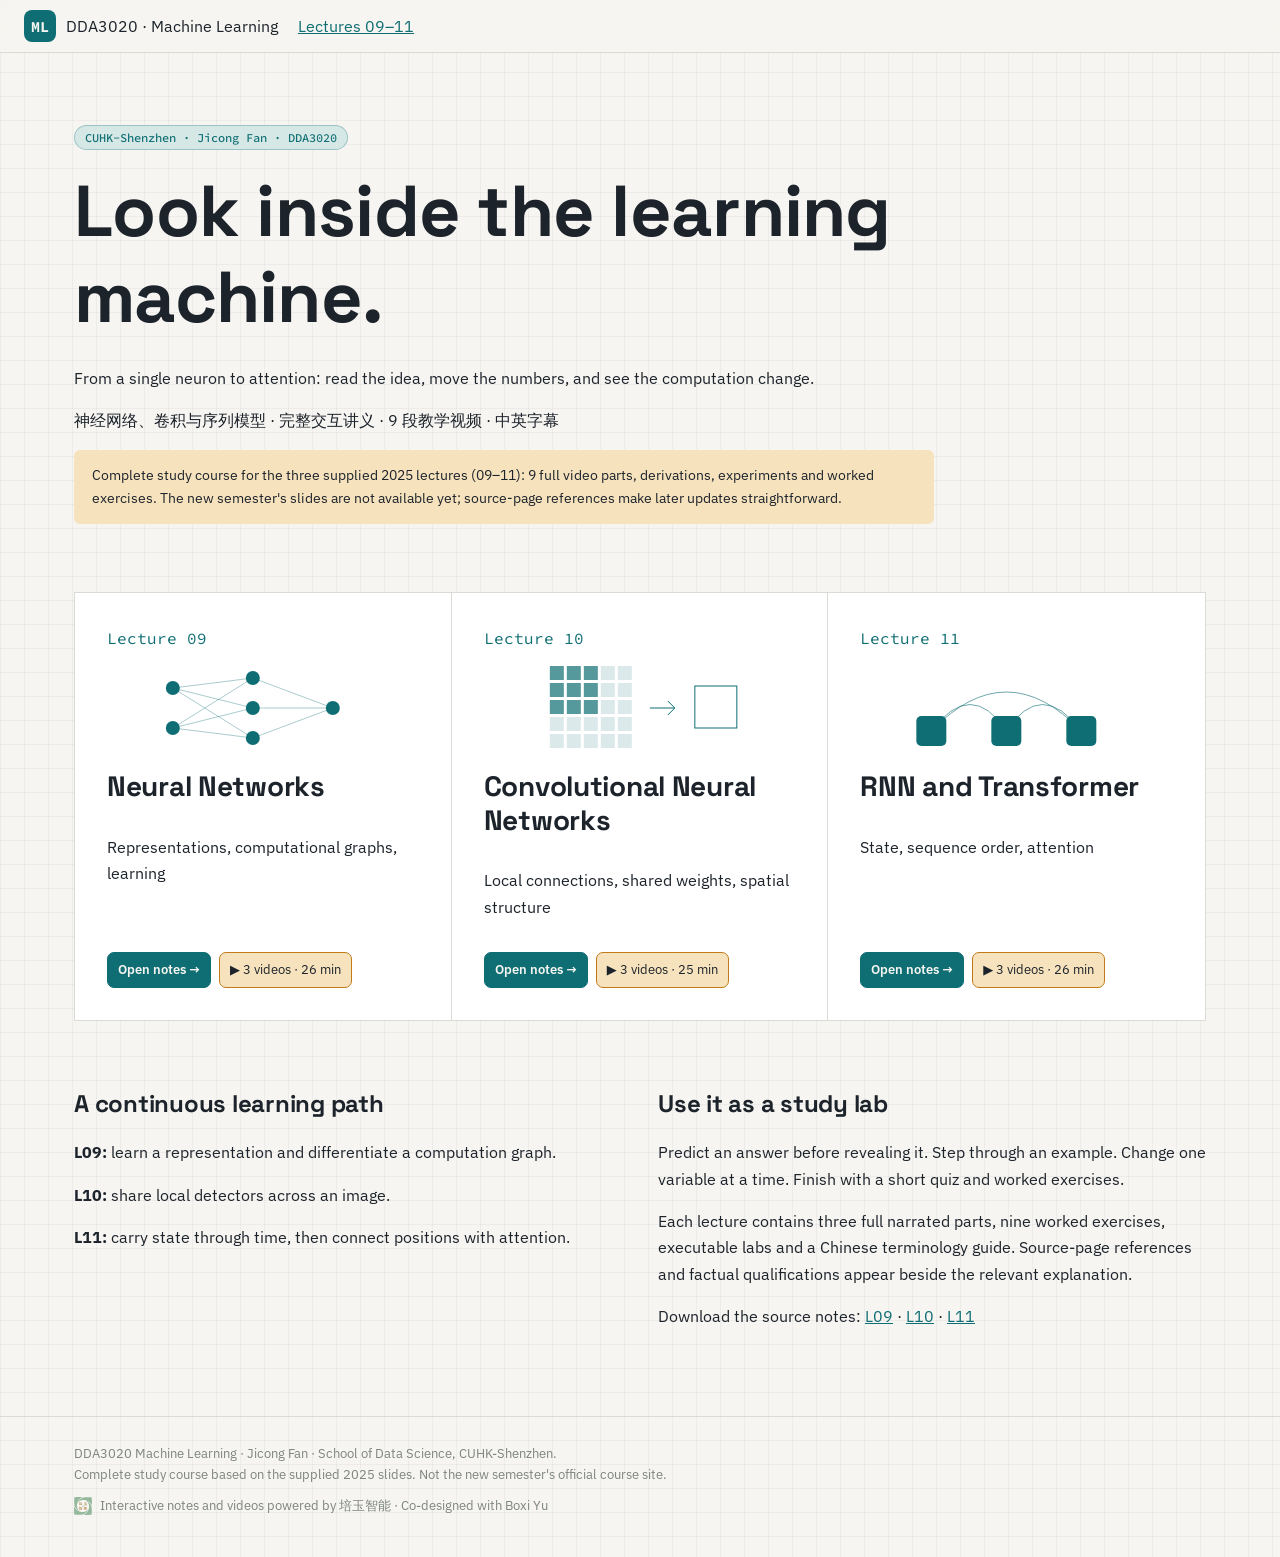
==== index.html @ 76f7abd8 "Publish DDA3020 lectures 09–11 with interactive notes and captioned videos" ====
<!doctype html>
<html lang="en"><head><meta charset="utf-8"><meta name="viewport" content="width=device-width,initial-scale=1">
<title>Machine Learning study lab · DDA3020</title>
<meta name="description" content="Interactive study notes and full narrated lesson parts based on Jicong Fan's 2025 DDA3020 slides. Complete study course, lectures 09–11.">
<link rel="stylesheet" href="assets/style.css"><link rel="stylesheet" href="assets/course.css"></head>
<body><header class="topbar"><a class="brand" href="index.html"><span class="brand-mark">ML</span><span>DDA3020 · Machine Learning</span></a><a href="#lectures">Lectures 09–11</a></header><main id="main"><div class="wrap"><section class="hub-header"><span class="pill">CUHK-Shenzhen · Jicong Fan · DDA3020</span>
<h1>Look inside the learning machine.</h1><p class="lead">From a single neuron to attention: read the idea, move the numbers, and see the computation change.</p>
<p>神经网络、卷积与序列模型 · 完整交互讲义 · 9 段教学视频 · 中英字幕</p>
<div class="pilot-note">Complete study course for the three supplied 2025 lectures (09–11): 9 full video parts, derivations, experiments and worked exercises. The new semester's slides are not available yet; source-page references make later updates straightforward.</div></section>
<section id="lectures" aria-label="Lectures"><div class="hub-map"><article><span class="lecture-id">Lecture 09</span><div class="hub-sketch"><svg viewBox="0 0 240 95" role="img" aria-label="Layered network"><line x1="30" y1="25" x2="110" y2="15" stroke="currentColor" opacity=".35"/><line x1="30" y1="25" x2="110" y2="45" stroke="currentColor" opacity=".35"/><line x1="30" y1="25" x2="110" y2="75" stroke="currentColor" opacity=".35"/><line x1="30" y1="65" x2="110" y2="15" stroke="currentColor" opacity=".35"/><line x1="30" y1="65" x2="110" y2="45" stroke="currentColor" opacity=".35"/><line x1="30" y1="65" x2="110" y2="75" stroke="currentColor" opacity=".35"/><line x1="110" y1="15" x2="190" y2="45" stroke="currentColor" opacity=".35"/><line x1="110" y1="45" x2="190" y2="45" stroke="currentColor" opacity=".35"/><line x1="110" y1="75" x2="190" y2="45" stroke="currentColor" opacity=".35"/><circle cx="30" cy="25" r="7" fill="currentColor"/><circle cx="30" cy="65" r="7" fill="currentColor"/><circle cx="110" cy="15" r="7" fill="currentColor"/><circle cx="110" cy="45" r="7" fill="currentColor"/><circle cx="110" cy="75" r="7" fill="currentColor"/><circle cx="190" cy="45" r="7" fill="currentColor"/></svg></div><h2>Neural Networks</h2><p>Representations, computational graphs, learning</p><div class="lecture-actions"><a class="notes-link" href="L09/">Open notes →</a><button class="watch" data-course="L09">▶ 3 videos · 26 min</button></div></article><article><span class="lecture-id">Lecture 10</span><div class="hub-sketch"><svg viewBox="0 0 240 95" role="img" aria-label="Shared local filter"><rect x="30" y="3" width="14" height="14" fill="currentColor" opacity="0.7"/><rect x="47" y="3" width="14" height="14" fill="currentColor" opacity="0.7"/><rect x="64" y="3" width="14" height="14" fill="currentColor" opacity="0.7"/><rect x="81" y="3" width="14" height="14" fill="currentColor" opacity="0.15"/><rect x="98" y="3" width="14" height="14" fill="currentColor" opacity="0.15"/><rect x="30" y="20" width="14" height="14" fill="currentColor" opacity="0.7"/><rect x="47" y="20" width="14" height="14" fill="currentColor" opacity="0.7"/><rect x="64" y="20" width="14" height="14" fill="currentColor" opacity="0.7"/><rect x="81" y="20" width="14" height="14" fill="currentColor" opacity="0.15"/><rect x="98" y="20" width="14" height="14" fill="currentColor" opacity="0.15"/><rect x="30" y="37" width="14" height="14" fill="currentColor" opacity="0.7"/><rect x="47" y="37" width="14" height="14" fill="currentColor" opacity="0.7"/><rect x="64" y="37" width="14" height="14" fill="currentColor" opacity="0.7"/><rect x="81" y="37" width="14" height="14" fill="currentColor" opacity="0.15"/><rect x="98" y="37" width="14" height="14" fill="currentColor" opacity="0.15"/><rect x="30" y="54" width="14" height="14" fill="currentColor" opacity="0.15"/><rect x="47" y="54" width="14" height="14" fill="currentColor" opacity="0.15"/><rect x="64" y="54" width="14" height="14" fill="currentColor" opacity="0.15"/><rect x="81" y="54" width="14" height="14" fill="currentColor" opacity="0.15"/><rect x="98" y="54" width="14" height="14" fill="currentColor" opacity="0.15"/><rect x="30" y="71" width="14" height="14" fill="currentColor" opacity="0.15"/><rect x="47" y="71" width="14" height="14" fill="currentColor" opacity="0.15"/><rect x="64" y="71" width="14" height="14" fill="currentColor" opacity="0.15"/><rect x="81" y="71" width="14" height="14" fill="currentColor" opacity="0.15"/><rect x="98" y="71" width="14" height="14" fill="currentColor" opacity="0.15"/><path d="M130 45h25m-7-7 7 7-7 7" stroke="currentColor" fill="none"/><rect x="175" y="23" width="42" height="42" fill="none" stroke="currentColor"/></svg></div><h2>Convolutional Neural Networks</h2><p>Local connections, shared weights, spatial structure</p><div class="lecture-actions"><a class="notes-link" href="L10/">Open notes →</a><button class="watch" data-course="L10">▶ 3 videos · 25 min</button></div></article><article><span class="lecture-id">Lecture 11</span><div class="hub-sketch"><svg viewBox="0 0 240 95" role="img" aria-label="Connections across sequence positions"><path d="M35 68Q110 -10 185 68M35 68Q75 15 110 68M110 68Q145 15 185 68" fill="none" stroke="currentColor" opacity=".6"/><rect x="20" y="53" width="30" height="30" rx="5" fill="currentColor"/><rect x="95" y="53" width="30" height="30" rx="5" fill="currentColor"/><rect x="170" y="53" width="30" height="30" rx="5" fill="currentColor"/></svg></div><h2>RNN and Transformer</h2><p>State, sequence order, attention</p><div class="lecture-actions"><a class="notes-link" href="L11/">Open notes →</a><button class="watch" data-course="L11">▶ 3 videos · 26 min</button></div></article></div></section>
<div class="hub-bottom"><section><h2>A continuous learning path</h2><p><b>L09:</b> learn a representation and differentiate a computation graph.</p><p><b>L10:</b> share local detectors across an image.</p><p><b>L11:</b> carry state through time, then connect positions with attention.</p></section>
<section><h2>Use it as a study lab</h2><p>Predict an answer before revealing it. Step through an example. Change one variable at a time. Finish with a short quiz and worked exercises.</p><p>Each lecture contains three full narrated parts, nine worked exercises, executable labs and a Chinese terminology guide. Source-page references and factual qualifications appear beside the relevant explanation.</p><p>Download the source notes: <a href="notes/L09-neural-networks.md" download>L09</a> · <a href="notes/L10-cnn.md" download>L10</a> · <a href="notes/L11-rnn-transformer.md" download>L11</a></p></section></div></div></main>
<footer><div class="wrap"><p>DDA3020 Machine Learning · Jicong Fan · School of Data Science, CUHK-Shenzhen.<br>Complete study course based on the supplied 2025 slides. Not the new semester's official course site.</p>
<p class="credit"><img src="assets/peiyu-logo.svg" alt="" width="18" height="18">Interactive notes and videos powered by 培玉智能 · Co-designed with Boxi Yu</p></div></footer><script src="assets/video-library.js"></script><script src="assets/player.js"></script></body></html>
---- assets/style.css ----
@import url("https://fonts.googleapis.com/css2?family=IBM+Plex+Sans:ital,wght@0,400;0,500;0,600;1,400&family=Source+Code+Pro:wght@400;500;600&family=Space+Grotesk:wght@500;700&display=swap");

/* Colours follow kit/cs_style.py so the site matches the videos. */
:root {
  --paper: #f6f5f1;
  --paper-2: #efede6;
  --card: #ffffff;
  --card-2: #e7ebe8;
  --ink: #1d232b;
  --ink-2: #4a525b;
  --stone: #7d847f;
  --line: #d9dbd4;
  --grid: rgba(29, 35, 43, 0.045);
  --teal: #0f6e73;
  --teal-soft: #d5e8e6;
  --sea: #3e8e8a;
  --amber: #c27a1a;
  --mark: #f6e3be;
  --red: #b03a2e;
  --red-soft: #f4dcd8;
  --green: #2f7d4f;
  --green-soft: #d8ecdf;
  --code-bg: #ffffff;
  --code-line: #fbf1dc;
  --kw: #0f6e73;
  --fn: #8a4f0f;
  --str: #2f7d4f;
  --num: #b03a2e;
  --com: #8b918c;
  --shadow: 0 1px 2px rgba(29, 35, 43, 0.06), 0 6px 24px rgba(29, 35, 43, 0.06);
  --sans: "IBM Plex Sans", system-ui, -apple-system, sans-serif;
  --display: "Space Grotesk", "IBM Plex Sans", system-ui, sans-serif;
  --mono: "Source Code Pro", ui-monospace, Menlo, monospace;
  color-scheme: light;
}

@media (prefers-color-scheme: dark) {
  :root:not([data-theme="light"]) {
    --paper: #14181d;
    --paper-2: #1a1f25;
    --card: #1e242b;
    --card-2: #252c34;
    --ink: #e8e6df;
    --ink-2: #b4b8b3;
    --stone: #8d948f;
    --line: #333b44;
    --grid: rgba(232, 230, 223, 0.035);
    --teal: #4fb3b0;
    --teal-soft: #173a3b;
    --sea: #6bb3ad;
    --amber: #e3a54b;
    --mark: #4a3818;
    --red: #e07a6c;
    --red-soft: #45231f;
    --green: #6cc08c;
    --green-soft: #1d3b29;
    --code-bg: #181d23;
    --code-line: #3a3020;
    --kw: #5fc4c0;
    --fn: #e9b066;
    --str: #8fd0a4;
    --num: #ec9283;
    --com: #7a817c;
    --shadow: 0 1px 2px rgba(0, 0, 0, 0.3), 0 6px 24px rgba(0, 0, 0, 0.25);
    color-scheme: dark;
  }
}

:root[data-theme="dark"] {
  --paper: #14181d;
  --paper-2: #1a1f25;
  --card: #1e242b;
  --card-2: #252c34;
  --ink: #e8e6df;
  --ink-2: #b4b8b3;
  --stone: #8d948f;
  --line: #333b44;
  --grid: rgba(232, 230, 223, 0.035);
  --teal: #4fb3b0;
  --teal-soft: #173a3b;
  --sea: #6bb3ad;
  --amber: #e3a54b;
  --mark: #4a3818;
  --red: #e07a6c;
  --red-soft: #45231f;
  --green: #6cc08c;
  --green-soft: #1d3b29;
  --code-bg: #181d23;
  --code-line: #3a3020;
  --kw: #5fc4c0;
  --fn: #e9b066;
  --str: #8fd0a4;
  --num: #ec9283;
  --com: #7a817c;
  --shadow: 0 1px 2px rgba(0, 0, 0, 0.3), 0 6px 24px rgba(0, 0, 0, 0.25);
  color-scheme: dark;
}

* { box-sizing: border-box; }
html { scroll-behavior: smooth; scroll-padding-top: 76px; }
body {
  margin: 0;
  background-color: var(--paper);
  background-image:
    linear-gradient(var(--grid) 1px, transparent 1px),
    linear-gradient(90deg, var(--grid) 1px, transparent 1px);
  background-size: 24px 24px;
  color: var(--ink);
  font: 16px/1.65 var(--sans);
  -webkit-font-smoothing: antialiased;
}
a { color: var(--teal); }
code, .mono { font-family: var(--mono); font-size: 0.92em; }
p code, li code, td code, .callout code {
  background: var(--card-2);
  padding: 0.08em 0.35em;
  border-radius: 4px;
}
button { font: inherit; color: inherit; }
h1, h2, h3 { font-family: var(--display); letter-spacing: -0.01em; line-height: 1.2; }

/* ---------- top bar ---------- */
.topbar {
  position: sticky; top: 0; z-index: 20;
  display: flex; align-items: center; gap: 20px;
  padding: 10px 24px;
  background: color-mix(in srgb, var(--paper) 88%, transparent);
  backdrop-filter: blur(10px);
  border-bottom: 1px solid var(--line);
}
.brand { display: flex; align-items: center; gap: 10px; text-decoration: none; color: var(--ink); flex: none; }
.brand-mark {
  width: 32px; height: 32px; border-radius: 8px;
  display: grid; place-items: center;
  background: var(--teal); color: var(--paper);
  font: 700 15px var(--mono);
}
.brand-text b { display: block; font: 700 15px/1.1 var(--display); }
.brand-text span { font-size: 11px; color: var(--stone); }
.chapnav { display: flex; gap: 2px; overflow-x: auto; flex: 1; scrollbar-width: none; }
.chapnav::-webkit-scrollbar { display: none; }
.chapnav a {
  white-space: nowrap; text-decoration: none; color: var(--ink-2);
  font-size: 13px; padding: 6px 10px; border-radius: 6px;
}
.chapnav a:hover { background: var(--card-2); }
.chapnav a.active { color: var(--teal); background: var(--teal-soft); font-weight: 600; }
.chapnav a span { font-family: var(--mono); opacity: 0.7; margin-right: 4px; }
.iconbtn {
  flex: none; width: 34px; height: 34px; border-radius: 8px;
  border: 1px solid var(--line); background: var(--card); cursor: pointer;
  display: grid; place-items: center;
}
.iconbtn:hover { border-color: var(--teal); }
.progress { position: absolute; left: 0; bottom: -1px; height: 2px; background: var(--teal); width: 0; }

/* ---------- layout ---------- */
.wrap { max-width: 1180px; margin: 0 auto; padding: 0 24px; }
main { min-height: 70vh; }

/* ---------- home ---------- */
.hero { display: grid; grid-template-columns: minmax(0, 1.05fr) minmax(0, 1fr); gap: 48px; align-items: center; padding: 64px 0 40px; }
.pill {
  display: inline-block; font: 500 12px var(--mono);
  color: var(--teal); background: var(--teal-soft);
  border: 1px solid color-mix(in srgb, var(--teal) 30%, transparent);
  padding: 4px 10px; border-radius: 999px;
}
.hero h1 { font-size: clamp(40px, 6vw, 64px); margin: 18px 0 6px; }
.hero h1 small { display: block; font-size: 0.42em; color: var(--ink-2); font-weight: 500; margin-top: 10px; }
.hero p.lead { font-size: 18px; color: var(--ink-2); max-width: 34em; }
.btnrow { display: flex; flex-wrap: wrap; gap: 12px; margin: 26px 0 18px; }
.btn {
  display: inline-flex; align-items: center; gap: 8px;
  padding: 11px 18px; border-radius: 10px; text-decoration: none;
  font-weight: 600; font-size: 15px; cursor: pointer;
  border: 1px solid var(--line); background: var(--card); color: var(--ink);
}
.btn.primary { background: var(--teal); border-color: var(--teal); color: var(--paper); }
.btn:hover { filter: brightness(1.05); border-color: var(--teal); }
.meta { font-size: 13px; color: var(--stone); }

.card {
  background: var(--card); border: 1px solid var(--line);
  border-radius: 14px; box-shadow: var(--shadow);
}
.hero-demo { padding: 16px; }
.hero-demo .head, .demo .head {
  display: flex; justify-content: space-between; align-items: center; gap: 12px;
  font: 500 12px var(--mono); color: var(--stone); margin-bottom: 10px;
}
.hero-demo .caption { font-size: 13px; color: var(--ink-2); text-align: center; margin-top: 10px; }

.section-title { text-align: center; margin: 56px 0 8px; font-size: 30px; }
.section-sub { text-align: center; color: var(--stone); margin: 0 0 28px; }
.why { display: grid; grid-template-columns: repeat(3, 1fr); gap: 18px; }
.why .card { padding: 20px; }
.why h3 { margin: 0 0 6px; font-size: 17px; color: var(--teal); }
.why p { margin: 0; color: var(--ink-2); font-size: 15px; }

.chapters { display: grid; grid-template-columns: repeat(auto-fill, minmax(320px, 1fr)); gap: 18px; }
.chapcard {
  padding: 20px; text-decoration: none; color: var(--ink);
  display: flex; flex-direction: column; gap: 8px;
  transition: transform 0.15s, border-color 0.15s;
}
.chapcard:hover { transform: translateY(-2px); border-color: var(--teal); }
.chapcard .num { font: 700 28px var(--display); color: var(--amber); }
.chapcard h3 { margin: 0; font-size: 19px; }
.chapcard p { margin: 0; color: var(--ink-2); font-size: 14px; flex: 1; }
.tags { display: flex; flex-wrap: wrap; gap: 6px; }
.tag { font: 500 11px var(--mono); padding: 3px 8px; border-radius: 6px; background: var(--card-2); color: var(--ink-2); }
.chapcard .go { font-size: 13px; color: var(--teal); font-weight: 600; }

.steps { display: grid; grid-template-columns: repeat(4, 1fr); gap: 18px; }
.steps .card { padding: 18px; }
.steps b { font: 600 11px var(--mono); color: var(--amber); letter-spacing: 0.06em; }
.steps h3 { margin: 4px 0 6px; font-size: 17px; }
.steps p { margin: 0; font-size: 14px; color: var(--ink-2); }
.cta { text-align: center; padding: 56px 0 72px; }
.cta h2 { font-size: 26px; margin: 0 0 18px; }

/* ---------- chapter ---------- */
.chap-hero { display: grid; grid-template-columns: minmax(0, 1.1fr) minmax(0, 1fr); gap: 40px; align-items: center; padding: 48px 0 32px; }
.chap-hero h1 { font-size: clamp(34px, 5vw, 52px); margin: 14px 0 8px; }
.chap-hero .subtitle { font-size: 19px; color: var(--ink-2); margin: 0 0 14px; }
.chap-hero .abstract { border-left: 3px solid var(--amber); padding-left: 14px; color: var(--ink-2); }
.chap-body { display: grid; grid-template-columns: 200px minmax(0, 1fr); gap: 40px; padding-bottom: 40px; }
.toc { position: sticky; top: 80px; align-self: start; font-size: 13px; }
.toc b { display: block; font: 600 11px var(--mono); color: var(--stone); margin-bottom: 8px; letter-spacing: 0.06em; }
.toc a { display: block; padding: 5px 10px; color: var(--ink-2); text-decoration: none; border-left: 2px solid var(--line); }
.toc a.active { color: var(--teal); border-left-color: var(--teal); background: var(--teal-soft); }
article { max-width: 800px; }
article section { margin-bottom: 48px; }
article h2 { font-size: 27px; margin: 0 0 14px; }
article h2 .sec { display: block; font: 500 13px var(--mono); color: var(--amber); margin-bottom: 6px; }
article h3 { font-size: 19px; margin: 28px 0 10px; }
article p, article li { color: var(--ink); }
article table { border-collapse: collapse; width: 100%; font-size: 14px; margin: 14px 0; }
article th, article td { border: 1px solid var(--line); padding: 8px 10px; text-align: left; vertical-align: top; }
article th { background: var(--card-2); font-weight: 600; }
.math { font-family: "Cambria Math", "STIX Two Math", Georgia, serif; font-style: italic; }
.math-block {
  text-align: center; font-family: "Cambria Math", "STIX Two Math", Georgia, serif;
  font-size: 19px; margin: 16px 0; padding: 14px; background: var(--card);
  border: 1px solid var(--line); border-radius: 10px;
}

/* callouts */
.callout { border-radius: 12px; padding: 14px 18px; margin: 18px 0; border: 1px solid var(--line); background: var(--card); }
.callout > b:first-child { display: block; font: 600 12px var(--mono); letter-spacing: 0.05em; margin-bottom: 6px; }
.callout p:first-of-type { margin-top: 0; }
.callout p:last-child, .callout ol:last-child, .callout ul:last-child { margin-bottom: 0; }
.callout.pattern { border-color: color-mix(in srgb, var(--teal) 40%, transparent); background: var(--teal-soft); }
.callout.pattern > b:first-child { color: var(--teal); }
.callout.pitfall { border-color: color-mix(in srgb, var(--red) 40%, transparent); background: var(--red-soft); }
.callout.pitfall > b:first-child { color: var(--red); }
.callout.note > b:first-child { color: var(--stone); }
.callout.predict { border-color: color-mix(in srgb, var(--amber) 45%, transparent); background: var(--mark); }
.callout.predict > b:first-child { color: var(--amber); }
.reveal { margin-top: 10px; }
.reveal summary { cursor: pointer; font-weight: 600; font-size: 14px; color: var(--teal); }
.reveal[open] summary { margin-bottom: 8px; }

/* code */
pre.code {
  margin: 14px 0; padding: 12px 0; background: var(--code-bg);
  border: 1px solid var(--line); border-radius: 10px; overflow-x: auto;
  font: 14px/1.6 var(--mono);
}
pre.code .ln { display: block; padding: 0 16px 0 0; white-space: pre; }
pre.code .ln::before {
  content: attr(data-n); display: inline-block; width: 2.6em; padding-right: 12px;
  text-align: right; color: var(--com); user-select: none;
}
pre.code.nonum .ln::before { content: none; }
pre.code.nonum .ln { padding-left: 16px; }
pre.code .ln.hl { background: var(--code-line); box-shadow: inset 3px 0 0 var(--amber); }
pre.code.out { background: var(--card-2); }
.tk-kw { color: var(--kw); font-weight: 600; }
.tk-fn { color: var(--fn); }
.tk-str { color: var(--str); }
.tk-num { color: var(--num); }
.tk-com { color: var(--com); font-style: italic; }
.tk-prompt { color: var(--stone); }
.tk-err { color: var(--red); }

/* ---------- demos ---------- */
.demo { padding: 16px; margin: 22px 0; }
.demo .head .title { color: var(--teal); font-weight: 600; }
.demo .hint { font-size: 13px; color: var(--ink-2); margin: 10px 0 0; }
.controls { display: flex; flex-wrap: wrap; align-items: center; gap: 8px; margin-top: 12px; }
.controls label { font-size: 13px; color: var(--ink-2); display: inline-flex; align-items: center; gap: 6px; }
.controls input[type="range"] { accent-color: var(--teal); width: 130px; }
.controls input[type="text"], .controls input[type="number"], .controls select {
  font: 13px var(--mono); padding: 6px 8px; border-radius: 7px;
  border: 1px solid var(--line); background: var(--paper); color: var(--ink);
}
.controls input[type="number"] { width: 72px; }
.controls select, .controls input[type="text"] { max-width: 100%; }
.cbtn {
  padding: 6px 12px; border-radius: 7px; border: 1px solid var(--line);
  background: var(--paper); cursor: pointer; font-size: 13px; font-weight: 500;
}
.cbtn:hover:not(:disabled) { border-color: var(--teal); color: var(--teal); }
.cbtn:disabled { opacity: 0.4; cursor: default; }
.cbtn.on { background: var(--teal); color: var(--paper); border-color: var(--teal); }
.spacer { flex: 1; }
.counter { font: 500 12px var(--mono); color: var(--stone); }
.stats { display: grid; grid-template-columns: repeat(auto-fit, minmax(120px, 1fr)); gap: 8px; margin-top: 12px; }
.stat { background: var(--paper-2); border-radius: 8px; padding: 8px 10px; }
.stat small { display: block; font: 500 10px var(--mono); color: var(--stone); text-transform: uppercase; letter-spacing: 0.05em; }
.stat b { font: 600 18px var(--mono); }
.stat.bad b { color: var(--red); }
.stat.good b { color: var(--green); }
.msg {
  margin-top: 10px; padding: 8px 12px; border-radius: 8px; font-size: 14px;
  background: var(--paper-2); min-height: 2.4em; overflow-wrap: anywhere;
}
.msg.bad { background: var(--red-soft); color: var(--red); }
.msg.good { background: var(--green-soft); color: var(--green); }

/* stepper */
.stepper { display: grid; grid-template-columns: minmax(0, 1.35fr) minmax(0, 1fr); gap: 14px; }
.stepper pre.code { margin: 0; font-size: 13px; }
.stepper.mini { grid-template-columns: minmax(0, 1fr) minmax(0, 0.85fr); }
.stepper.mini pre.code { font-size: 12px; }
.stack { display: flex; flex-direction: column-reverse; gap: 6px; justify-content: flex-start; min-height: 240px; }
.stack-wrap { background: var(--paper-2); border-radius: 10px; padding: 10px; display: flex; flex-direction: column; }
.stack-wrap > small { font: 500 11px var(--mono); color: var(--stone); margin-bottom: 8px; display: flex; justify-content: space-between; }
.frame {
  border: 1px solid var(--line); background: var(--card); border-radius: 8px;
  padding: 6px 10px; font: 13px/1.45 var(--mono);
}
.frame.new { animation: pushin 0.25s ease-out; }
.frame .fname { font-weight: 600; }
.frame .vars { color: var(--ink-2); }
.frame .status { font-size: 12px; color: var(--stone); }
.frame.top { border-color: var(--teal); box-shadow: inset 3px 0 0 var(--teal); }
.frame.ret { border-color: var(--green); box-shadow: inset 3px 0 0 var(--green); }
.frame.ret .status { color: var(--green); font-weight: 600; }
.frame.err { border-color: var(--red); box-shadow: inset 3px 0 0 var(--red); }
.frame.err .status { color: var(--red); }
.frame.more { text-align: center; color: var(--stone); border-style: dashed; animation: none; }
@keyframes pushin { from { transform: translateY(-6px); opacity: 0; } to { transform: none; opacity: 1; } }
.console {
  margin-top: 10px; background: var(--code-bg); border: 1px solid var(--line); border-radius: 8px;
  font: 12.5px/1.5 var(--mono); padding: 8px 12px; min-height: 3em; max-height: 200px; overflow: auto; white-space: pre;
}
.console:empty::before { content: "(no output yet)"; color: var(--stone); }

/* svg demos */
svg { display: block; max-width: 100%; height: auto; }
svg text { font-family: var(--mono); }
.svgbox { background: var(--paper-2); border-radius: 10px; padding: 8px; }

/* binary search cells */
.cells { display: flex; gap: 4px; flex-wrap: wrap; justify-content: center; margin: 8px 0; }
.cellcol { display: flex; flex-direction: column; align-items: center; gap: 2px; }
.cell {
  width: 52px; height: 44px; display: grid; place-items: center;
  border: 1px solid var(--line); border-radius: 7px; background: var(--card);
  font: 600 15px var(--mono); transition: all 0.2s;
}
.cell.out { opacity: 0.3; background: var(--paper-2); }
.cell.mid { background: var(--mark); border-color: var(--amber); }
.cell.found { background: var(--green-soft); border-color: var(--green); color: var(--green); }
.cellidx { font: 11px var(--mono); color: var(--stone); }
.ptr { font: 600 11px var(--mono); height: 16px; color: var(--teal); }
.ptr .m { color: var(--amber); }

/* bars */
.bars { display: grid; gap: 8px; margin-top: 8px; }
.bar { display: grid; grid-template-columns: 150px 1fr 90px; align-items: center; gap: 10px; font-size: 13px; }
.bar .track { height: 18px; background: var(--paper-2); border-radius: 5px; overflow: hidden; }
.bar .fill { height: 100%; background: var(--teal); border-radius: 5px; transition: width 0.3s; }
.bar .fill.amber { background: var(--amber); }
.bar .fill.red { background: var(--red); }
.bar .v { font: 600 13px var(--mono); text-align: right; }

/* quiz */
.quiz .q { padding: 16px; margin-bottom: 14px; }
.quiz .q p { margin-top: 0; }
.opts { display: grid; gap: 8px; }
.opt {
  text-align: left; padding: 9px 12px; border-radius: 8px; border: 1px solid var(--line);
  background: var(--paper); cursor: pointer; font-size: 14px;
}
.opt:hover:not(:disabled) { border-color: var(--teal); }
.opt.right { background: var(--green-soft); border-color: var(--green); }
.opt.wrong { background: var(--red-soft); border-color: var(--red); }
.opt:disabled { cursor: default; }
.explain { margin-top: 10px; font-size: 14px; color: var(--ink-2); display: none; }
.q.done .explain { display: block; }
.score { font: 600 14px var(--mono); color: var(--teal); }

/* map */
.map { display: grid; grid-template-columns: repeat(3, 1fr); gap: 14px; }
.map .card { padding: 16px; }
.map h3 { margin: 0 0 8px; font-size: 15px; color: var(--teal); }
.map ul { margin: 0; padding-left: 18px; font-size: 14px; }
.map li { margin: 3px 0; }

/* video */
.video { margin: 18px 0; overflow: hidden; }
.video video { display: block; width: 100%; background: #000; }
.video .missing { padding: 28px; text-align: center; color: var(--stone); font-size: 14px; }
.video .vcap { padding: 10px 14px; font-size: 13px; color: var(--ink-2); }

/* pager */
.pager { display: grid; grid-template-columns: 1fr 1fr; gap: 16px; margin: 20px 0 60px; }
.pager a { padding: 16px 18px; text-decoration: none; color: var(--ink); }
.pager a:hover { border-color: var(--teal); }
.pager small { display: block; font: 500 11px var(--mono); color: var(--stone); }
.pager b { font-family: var(--display); font-size: 17px; }
.pager .next { text-align: right; }
.takeaways { display: grid; grid-template-columns: repeat(3, 1fr); gap: 12px; }
.takeaways .card { padding: 14px; font-size: 14px; }
.takeaways .card b { display: block; font: 600 11px var(--mono); color: var(--amber); margin-bottom: 4px; }

footer { border-top: 1px solid var(--line); padding: 22px 0 36px; font-size: 13px; color: var(--stone); }

/* ---------- small screens ---------- */
@media (max-width: 900px) {
  .hero, .chap-hero { grid-template-columns: minmax(0, 1fr); gap: 24px; padding-top: 32px; }
  .chap-body { grid-template-columns: minmax(0, 1fr); }
  .toc { display: none; }
  .why, .steps, .map, .takeaways { grid-template-columns: 1fr 1fr; }
  .stepper, .stepper.mini { grid-template-columns: minmax(0, 1fr); }
}
@media (max-width: 600px) {
  .wrap { padding: 0 16px; }
  .topbar { padding: 8px 16px; gap: 10px; }
  .brand-text { display: none; }
  .why, .steps, .map, .takeaways, .pager { grid-template-columns: minmax(0, 1fr); }
  .chapters { grid-template-columns: minmax(0, 1fr); }
  .bar { grid-template-columns: 90px minmax(0, 1fr) auto; gap: 8px; }
  .bar .v { font-size: 11px; }
  article table { display: block; overflow-x: auto; }
  .cell { width: 38px; height: 36px; font-size: 13px; }
  .stack { min-height: 160px; }
}
@media (prefers-reduced-motion: reduce) {
  * { animation: none !important; transition: none !important; }
}

/* Footer credit (same as CSC4801): course line first, then one small 培玉 line. */
footer p { margin: 4px 0; }
footer .credit { display: flex; align-items: center; gap: 8px; margin-top: 10px; }
footer .credit img { flex: none; }
footer .credit b { font-weight: 600; color: var(--ink-2); }
.logo-dark { display: none; }
@media (prefers-color-scheme: dark) {
  :root:not([data-theme="light"]) .logo-light { display: none; }
  :root:not([data-theme="light"]) .logo-dark { display: inline; }
}
:root[data-theme="dark"] .logo-light { display: none; }
:root[data-theme="dark"] .logo-dark { display: inline; }

/* "← All lectures" link at the left of the top bar (lecture pages). */
.homelink {
  flex: none; display: flex; align-items: center; gap: 6px;
  font-size: 13px; color: var(--ink-2); text-decoration: none;
  padding: 6px 10px; border: 1px solid var(--line); border-radius: 8px; background: var(--card);
}
.homelink:hover { border-color: var(--teal); color: var(--teal); }
@media (max-width: 600px) { .homelink-text { display: none; } }
---- assets/course.css ----
/* Extend the established AIE1001 visual language for numerical experiments. */
.ml-controls { display:grid; grid-template-columns:repeat(2,minmax(0,1fr)); gap:16px; margin:12px 0 20px; }
.ml-controls label { display:grid; grid-template-columns:1fr 3em; gap:4px; font-size:14px; }
.ml-controls input { grid-column:1; width:100%; accent-color:var(--teal); min-height:30px; }
.ml-controls output { grid-column:2; grid-row:2; text-align:right; font-family:var(--mono); }
.ml-result { overflow-wrap:anywhere; }
.chap-body article img { display:block; max-width:100%; height:auto; margin:18px auto; border:1px solid var(--line); }
.chap-body article pre { max-width:100%; overflow-x:auto; padding:18px; background:var(--card-2); border-left:3px solid var(--teal); font:14px/1.65 var(--mono); }
.chap-body article { min-width:0; }
.table-scroll { overflow-x:auto; }
.flow { display:flex; gap:10px; align-items:center; flex-wrap:wrap; padding:12px 0; }
.flow>span { padding:14px; background:var(--card-2); border-radius:8px; font-family:var(--mono); font-size:14px; }
.flow>span.done { background:var(--teal-soft); }
.matrix-flow { display:flex; gap:24px; flex-wrap:wrap; align-items:center; padding:12px 0; }
.matrix-flow small { display:block; margin-bottom:9px; }
.ml-matrix { display:grid; grid-template-columns:repeat(var(--cols),minmax(0,1fr)); width:max-content; gap:3px; }
.ml-cell { display:grid; place-items:center; width:35px; height:35px; background:var(--card-2); border:1px solid var(--line); font-family:var(--mono); font-size:14px; }
.ml-cell.selected { background:var(--teal-soft); border:2px solid var(--teal); font-weight:600; }
.weight-row { display:grid; grid-template-columns:55px 1fr 65px; align-items:center; gap:10px; margin:14px 0; font-size:14px; }
.weight-track { background:var(--card-2); height:22px; border-radius:4px; overflow:hidden; }
.weight-track>div { height:100%; background:var(--teal); transition:width .15s; }
.mask-control { display:flex; align-items:center; gap:8px; font-size:14px; }
.mask-control input { width:20px; height:20px; accent-color:var(--teal); }
.ml-quiz { border:1px solid var(--line); padding:18px; margin:20px 0; border-radius:8px; min-width:0; }
.ml-quiz label { display:block; padding:8px 0; }
.ml-quiz legend { font-weight:600; padding:0 8px; }
.ml-quiz input { accent-color:var(--teal); }
.feedback { font-size:14px; color:var(--teal); }
.source-ref { font-size:13px; color:var(--ink-2); border-top:1px solid var(--line); padding-top:8px; }
.equation { font-family:var(--mono); padding:18px; overflow-x:auto; background:var(--card-2); border-left:3px solid var(--teal); margin:18px 0; font-size:15px; }
.pilot-note { background:var(--mark); padding:14px 18px; border-radius:6px; margin:12px 0; font-size:14px; }
.hub-header { padding:70px 0 36px; max-width:860px; }
.hub-header h1 { font-size:clamp(42px,7vw,72px); margin:18px 0 24px; }
.hub-map { display:grid; grid-template-columns:repeat(3,1fr); margin:20px 0 50px; border:1px solid var(--line); background:var(--card); }
.hub-map>article { display:flex; flex-direction:column; padding:32px; color:var(--ink); border-right:1px solid var(--line); }
.hub-map>article:last-child { border:0; }
.hub-map h2 { font-size:28px; }
.hub-map .lecture-id { color:var(--teal); font-family:var(--mono); }
.hub-map .open { margin-top:auto; color:var(--teal); font-weight:600; padding-top:16px; }
.lecture-actions { display:flex; flex-wrap:wrap; align-items:center; gap:8px; margin-top:auto; padding-top:16px; }
.notes-link { font-size:13px; font-weight:600; text-decoration:none; padding:6px 10px; border-radius:7px; color:var(--paper); background:var(--teal); border:1px solid var(--teal); }
.watch { font:inherit; font-size:13px; padding:6px 10px; border-radius:7px; border:1px solid var(--amber); background:var(--mark); color:var(--ink); cursor:pointer; }
.watch:hover { filter:brightness(1.05); }
.btn.watch { background:var(--mark); border-color:var(--amber); color:var(--ink); }
.part-notes { display:block; margin-top:12px; font-size:13px; color:var(--teal); }
.video[data-video] { padding:18px; background:var(--card); }
dialog.course-player { width:min(1040px,calc(100vw - 32px)); max-height:calc(100dvh - 32px); box-sizing:border-box; padding:0; border:1px solid var(--line); border-radius:14px; background:var(--card); color:var(--ink); }
dialog.course-player::backdrop { background:rgba(0,0,0,.6); }
.course-player video { display:block; width:100%; max-height:65dvh; aspect-ratio:16/9; background:#000; }
.player-bar { display:flex; justify-content:space-between; align-items:center; gap:12px; padding:10px 14px; font-size:14px; }
.player-bar button { flex-shrink:0; }
.player-list { display:flex; flex-wrap:wrap; gap:6px; padding:0 14px 14px; }
.player-list button { font:inherit; font-size:12.5px; padding:7px 9px; border-radius:7px; border:1px solid var(--line); background:var(--paper); color:var(--ink); cursor:pointer; text-align:left; }
.player-list button.on { border-color:var(--amber); background:var(--mark); font-weight:600; }
.player-error { margin:0; padding:0 14px 14px; color:var(--ink); }
.hub-sketch { height:95px; margin:12px 0; }
.hub-sketch svg { width:100%; height:100%; color:var(--teal); }
.hub-bottom { display:grid; grid-template-columns:1fr 1fr; gap:36px; margin:32px 0 70px; }
button:disabled { opacity:.45; cursor:default; }
:focus-visible { outline:3px solid var(--amber); outline-offset:3px; }
.hero-pause { display:none; }
@media(max-width:700px) { .hub-map,.hub-bottom { grid-template-columns:1fr; } .hub-map>article { border-right:0; border-bottom:1px solid var(--line); padding:24px; } .ml-controls { grid-template-columns:1fr; } .ml-cell { width:30px;height:30px; } .matrix-flow { gap:16px; } .hub-header { padding-top:36px; } }
@media(prefers-reduced-motion:reduce) { *,*::before,*::after { scroll-behavior:auto!important; transition:none!important; animation:none!important; } }
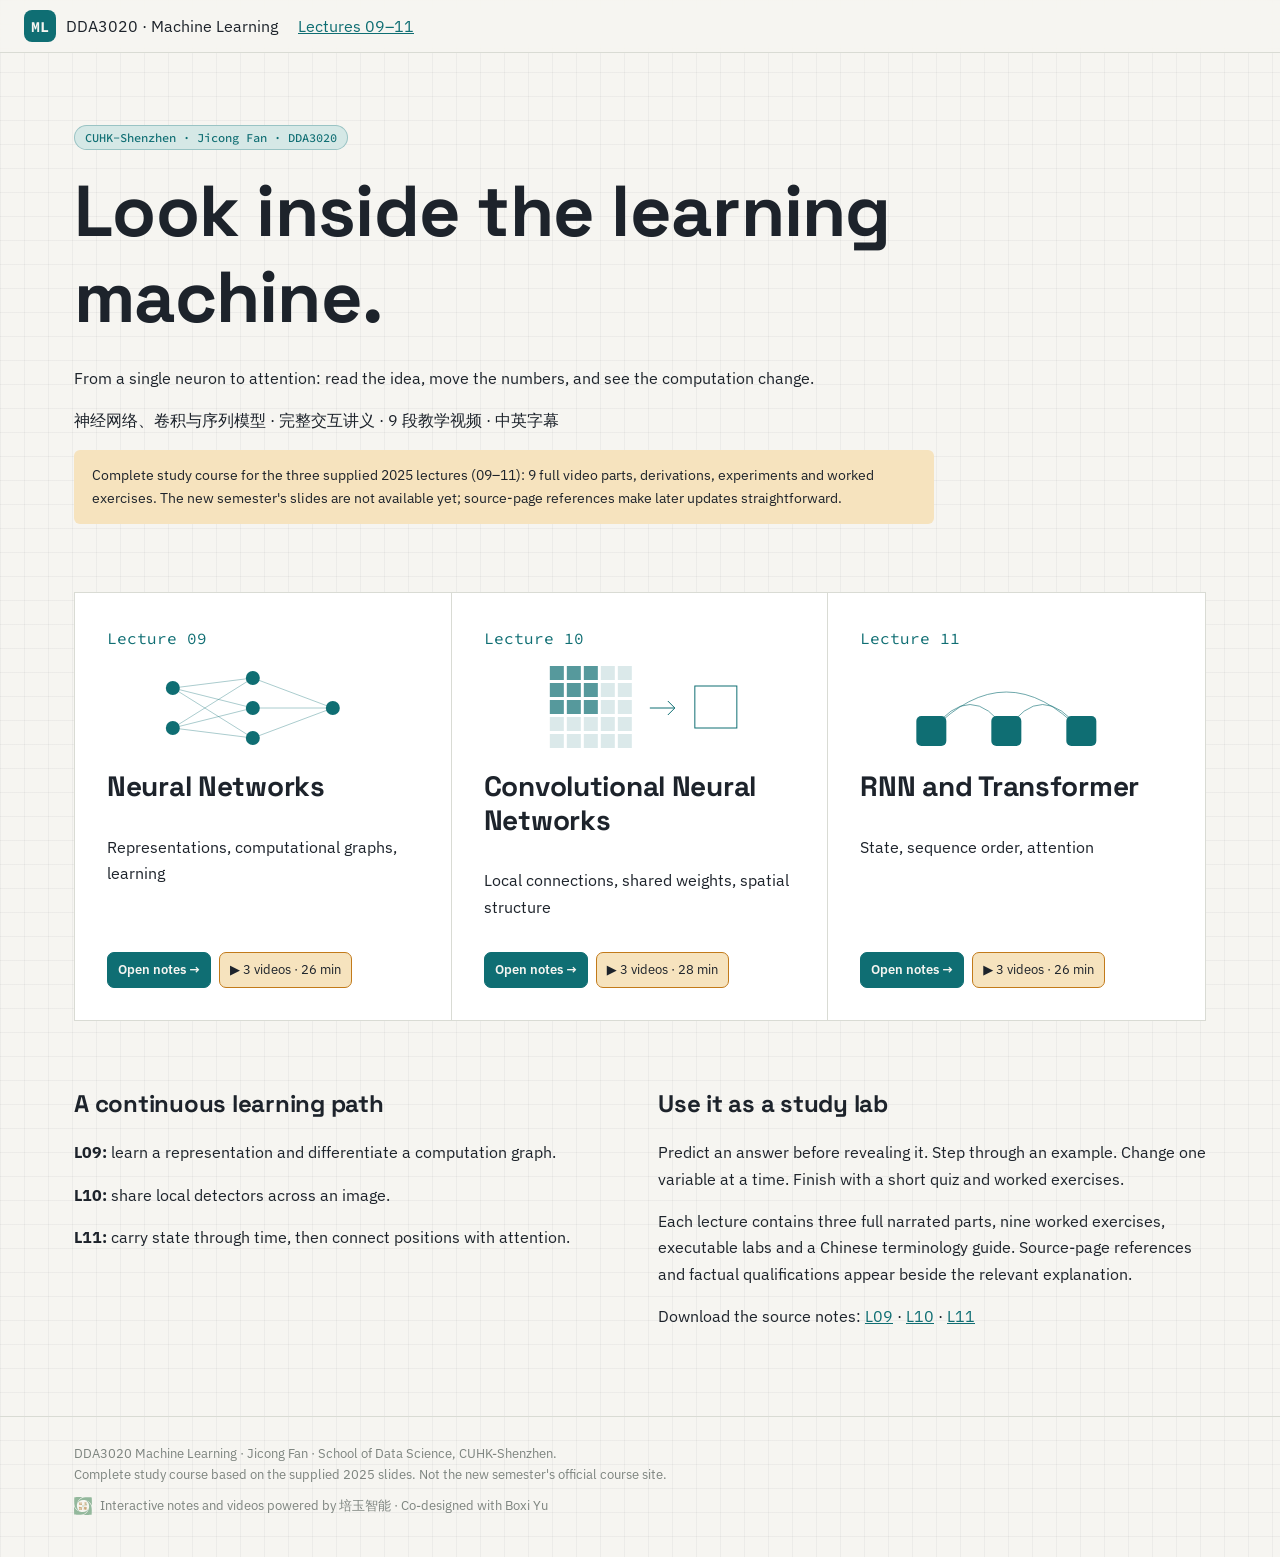
==== commit 0be776cc: "Remade all nine lecture videos with mechanism-first animation Every number on screen is computed and" ====
--- a/index.html
+++ b/index.html
@@ -7,7 +7,7 @@
 <h1>Look inside the learning machine.</h1><p class="lead">From a single neuron to attention: read the idea, move the numbers, and see the computation change.</p>
 <p>神经网络、卷积与序列模型 · 完整交互讲义 · 9 段教学视频 · 中英字幕</p>
 <div class="pilot-note">Complete study course for the three supplied 2025 lectures (09–11): 9 full video parts, derivations, experiments and worked exercises. The new semester's slides are not available yet; source-page references make later updates straightforward.</div></section>
-<section id="lectures" aria-label="Lectures"><div class="hub-map"><article><span class="lecture-id">Lecture 09</span><div class="hub-sketch"><svg viewBox="0 0 240 95" role="img" aria-label="Layered network"><line x1="30" y1="25" x2="110" y2="15" stroke="currentColor" opacity=".35"/><line x1="30" y1="25" x2="110" y2="45" stroke="currentColor" opacity=".35"/><line x1="30" y1="25" x2="110" y2="75" stroke="currentColor" opacity=".35"/><line x1="30" y1="65" x2="110" y2="15" stroke="currentColor" opacity=".35"/><line x1="30" y1="65" x2="110" y2="45" stroke="currentColor" opacity=".35"/><line x1="30" y1="65" x2="110" y2="75" stroke="currentColor" opacity=".35"/><line x1="110" y1="15" x2="190" y2="45" stroke="currentColor" opacity=".35"/><line x1="110" y1="45" x2="190" y2="45" stroke="currentColor" opacity=".35"/><line x1="110" y1="75" x2="190" y2="45" stroke="currentColor" opacity=".35"/><circle cx="30" cy="25" r="7" fill="currentColor"/><circle cx="30" cy="65" r="7" fill="currentColor"/><circle cx="110" cy="15" r="7" fill="currentColor"/><circle cx="110" cy="45" r="7" fill="currentColor"/><circle cx="110" cy="75" r="7" fill="currentColor"/><circle cx="190" cy="45" r="7" fill="currentColor"/></svg></div><h2>Neural Networks</h2><p>Representations, computational graphs, learning</p><div class="lecture-actions"><a class="notes-link" href="L09/">Open notes →</a><button class="watch" data-course="L09">▶ 3 videos · 26 min</button></div></article><article><span class="lecture-id">Lecture 10</span><div class="hub-sketch"><svg viewBox="0 0 240 95" role="img" aria-label="Shared local filter"><rect x="30" y="3" width="14" height="14" fill="currentColor" opacity="0.7"/><rect x="47" y="3" width="14" height="14" fill="currentColor" opacity="0.7"/><rect x="64" y="3" width="14" height="14" fill="currentColor" opacity="0.7"/><rect x="81" y="3" width="14" height="14" fill="currentColor" opacity="0.15"/><rect x="98" y="3" width="14" height="14" fill="currentColor" opacity="0.15"/><rect x="30" y="20" width="14" height="14" fill="currentColor" opacity="0.7"/><rect x="47" y="20" width="14" height="14" fill="currentColor" opacity="0.7"/><rect x="64" y="20" width="14" height="14" fill="currentColor" opacity="0.7"/><rect x="81" y="20" width="14" height="14" fill="currentColor" opacity="0.15"/><rect x="98" y="20" width="14" height="14" fill="currentColor" opacity="0.15"/><rect x="30" y="37" width="14" height="14" fill="currentColor" opacity="0.7"/><rect x="47" y="37" width="14" height="14" fill="currentColor" opacity="0.7"/><rect x="64" y="37" width="14" height="14" fill="currentColor" opacity="0.7"/><rect x="81" y="37" width="14" height="14" fill="currentColor" opacity="0.15"/><rect x="98" y="37" width="14" height="14" fill="currentColor" opacity="0.15"/><rect x="30" y="54" width="14" height="14" fill="currentColor" opacity="0.15"/><rect x="47" y="54" width="14" height="14" fill="currentColor" opacity="0.15"/><rect x="64" y="54" width="14" height="14" fill="currentColor" opacity="0.15"/><rect x="81" y="54" width="14" height="14" fill="currentColor" opacity="0.15"/><rect x="98" y="54" width="14" height="14" fill="currentColor" opacity="0.15"/><rect x="30" y="71" width="14" height="14" fill="currentColor" opacity="0.15"/><rect x="47" y="71" width="14" height="14" fill="currentColor" opacity="0.15"/><rect x="64" y="71" width="14" height="14" fill="currentColor" opacity="0.15"/><rect x="81" y="71" width="14" height="14" fill="currentColor" opacity="0.15"/><rect x="98" y="71" width="14" height="14" fill="currentColor" opacity="0.15"/><path d="M130 45h25m-7-7 7 7-7 7" stroke="currentColor" fill="none"/><rect x="175" y="23" width="42" height="42" fill="none" stroke="currentColor"/></svg></div><h2>Convolutional Neural Networks</h2><p>Local connections, shared weights, spatial structure</p><div class="lecture-actions"><a class="notes-link" href="L10/">Open notes →</a><button class="watch" data-course="L10">▶ 3 videos · 25 min</button></div></article><article><span class="lecture-id">Lecture 11</span><div class="hub-sketch"><svg viewBox="0 0 240 95" role="img" aria-label="Connections across sequence positions"><path d="M35 68Q110 -10 185 68M35 68Q75 15 110 68M110 68Q145 15 185 68" fill="none" stroke="currentColor" opacity=".6"/><rect x="20" y="53" width="30" height="30" rx="5" fill="currentColor"/><rect x="95" y="53" width="30" height="30" rx="5" fill="currentColor"/><rect x="170" y="53" width="30" height="30" rx="5" fill="currentColor"/></svg></div><h2>RNN and Transformer</h2><p>State, sequence order, attention</p><div class="lecture-actions"><a class="notes-link" href="L11/">Open notes →</a><button class="watch" data-course="L11">▶ 3 videos · 26 min</button></div></article></div></section>
+<section id="lectures" aria-label="Lectures"><div class="hub-map"><article><span class="lecture-id">Lecture 09</span><div class="hub-sketch"><svg viewBox="0 0 240 95" role="img" aria-label="Layered network"><line x1="30" y1="25" x2="110" y2="15" stroke="currentColor" opacity=".35"/><line x1="30" y1="25" x2="110" y2="45" stroke="currentColor" opacity=".35"/><line x1="30" y1="25" x2="110" y2="75" stroke="currentColor" opacity=".35"/><line x1="30" y1="65" x2="110" y2="15" stroke="currentColor" opacity=".35"/><line x1="30" y1="65" x2="110" y2="45" stroke="currentColor" opacity=".35"/><line x1="30" y1="65" x2="110" y2="75" stroke="currentColor" opacity=".35"/><line x1="110" y1="15" x2="190" y2="45" stroke="currentColor" opacity=".35"/><line x1="110" y1="45" x2="190" y2="45" stroke="currentColor" opacity=".35"/><line x1="110" y1="75" x2="190" y2="45" stroke="currentColor" opacity=".35"/><circle cx="30" cy="25" r="7" fill="currentColor"/><circle cx="30" cy="65" r="7" fill="currentColor"/><circle cx="110" cy="15" r="7" fill="currentColor"/><circle cx="110" cy="45" r="7" fill="currentColor"/><circle cx="110" cy="75" r="7" fill="currentColor"/><circle cx="190" cy="45" r="7" fill="currentColor"/></svg></div><h2>Neural Networks</h2><p>Representations, computational graphs, learning</p><div class="lecture-actions"><a class="notes-link" href="L09/">Open notes →</a><button class="watch" data-course="L09">▶ 3 videos · 26 min</button></div></article><article><span class="lecture-id">Lecture 10</span><div class="hub-sketch"><svg viewBox="0 0 240 95" role="img" aria-label="Shared local filter"><rect x="30" y="3" width="14" height="14" fill="currentColor" opacity="0.7"/><rect x="47" y="3" width="14" height="14" fill="currentColor" opacity="0.7"/><rect x="64" y="3" width="14" height="14" fill="currentColor" opacity="0.7"/><rect x="81" y="3" width="14" height="14" fill="currentColor" opacity="0.15"/><rect x="98" y="3" width="14" height="14" fill="currentColor" opacity="0.15"/><rect x="30" y="20" width="14" height="14" fill="currentColor" opacity="0.7"/><rect x="47" y="20" width="14" height="14" fill="currentColor" opacity="0.7"/><rect x="64" y="20" width="14" height="14" fill="currentColor" opacity="0.7"/><rect x="81" y="20" width="14" height="14" fill="currentColor" opacity="0.15"/><rect x="98" y="20" width="14" height="14" fill="currentColor" opacity="0.15"/><rect x="30" y="37" width="14" height="14" fill="currentColor" opacity="0.7"/><rect x="47" y="37" width="14" height="14" fill="currentColor" opacity="0.7"/><rect x="64" y="37" width="14" height="14" fill="currentColor" opacity="0.7"/><rect x="81" y="37" width="14" height="14" fill="currentColor" opacity="0.15"/><rect x="98" y="37" width="14" height="14" fill="currentColor" opacity="0.15"/><rect x="30" y="54" width="14" height="14" fill="currentColor" opacity="0.15"/><rect x="47" y="54" width="14" height="14" fill="currentColor" opacity="0.15"/><rect x="64" y="54" width="14" height="14" fill="currentColor" opacity="0.15"/><rect x="81" y="54" width="14" height="14" fill="currentColor" opacity="0.15"/><rect x="98" y="54" width="14" height="14" fill="currentColor" opacity="0.15"/><rect x="30" y="71" width="14" height="14" fill="currentColor" opacity="0.15"/><rect x="47" y="71" width="14" height="14" fill="currentColor" opacity="0.15"/><rect x="64" y="71" width="14" height="14" fill="currentColor" opacity="0.15"/><rect x="81" y="71" width="14" height="14" fill="currentColor" opacity="0.15"/><rect x="98" y="71" width="14" height="14" fill="currentColor" opacity="0.15"/><path d="M130 45h25m-7-7 7 7-7 7" stroke="currentColor" fill="none"/><rect x="175" y="23" width="42" height="42" fill="none" stroke="currentColor"/></svg></div><h2>Convolutional Neural Networks</h2><p>Local connections, shared weights, spatial structure</p><div class="lecture-actions"><a class="notes-link" href="L10/">Open notes →</a><button class="watch" data-course="L10">▶ 3 videos · 28 min</button></div></article><article><span class="lecture-id">Lecture 11</span><div class="hub-sketch"><svg viewBox="0 0 240 95" role="img" aria-label="Connections across sequence positions"><path d="M35 68Q110 -10 185 68M35 68Q75 15 110 68M110 68Q145 15 185 68" fill="none" stroke="currentColor" opacity=".6"/><rect x="20" y="53" width="30" height="30" rx="5" fill="currentColor"/><rect x="95" y="53" width="30" height="30" rx="5" fill="currentColor"/><rect x="170" y="53" width="30" height="30" rx="5" fill="currentColor"/></svg></div><h2>RNN and Transformer</h2><p>State, sequence order, attention</p><div class="lecture-actions"><a class="notes-link" href="L11/">Open notes →</a><button class="watch" data-course="L11">▶ 3 videos · 26 min</button></div></article></div></section>
 <div class="hub-bottom"><section><h2>A continuous learning path</h2><p><b>L09:</b> learn a representation and differentiate a computation graph.</p><p><b>L10:</b> share local detectors across an image.</p><p><b>L11:</b> carry state through time, then connect positions with attention.</p></section>
 <section><h2>Use it as a study lab</h2><p>Predict an answer before revealing it. Step through an example. Change one variable at a time. Finish with a short quiz and worked exercises.</p><p>Each lecture contains three full narrated parts, nine worked exercises, executable labs and a Chinese terminology guide. Source-page references and factual qualifications appear beside the relevant explanation.</p><p>Download the source notes: <a href="notes/L09-neural-networks.md" download>L09</a> · <a href="notes/L10-cnn.md" download>L10</a> · <a href="notes/L11-rnn-transformer.md" download>L11</a></p></section></div></div></main>
 <footer><div class="wrap"><p>DDA3020 Machine Learning · Jicong Fan · School of Data Science, CUHK-Shenzhen.<br>Complete study course based on the supplied 2025 slides. Not the new semester's official course site.</p>
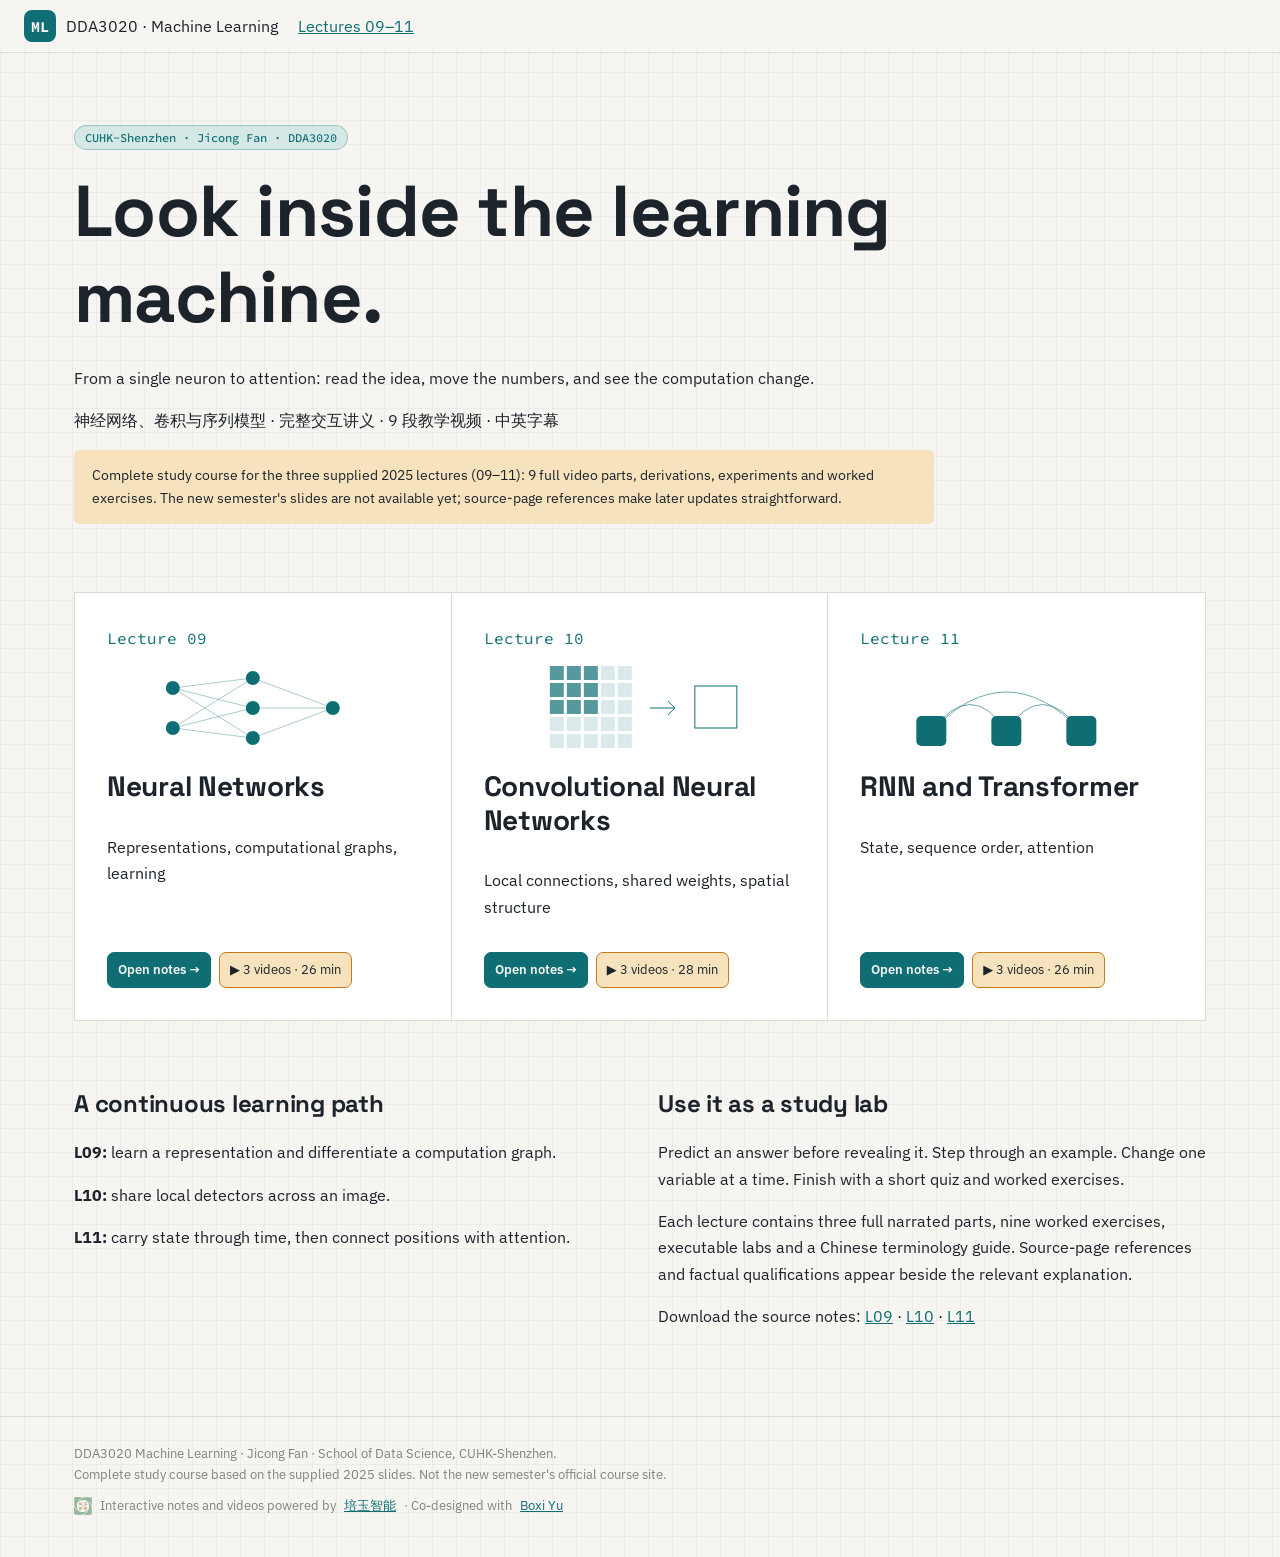
==== commit 9a20db22: "Link 培玉智能 and Boxi Yu in the credit line Co-Authored-By: Claude Opus 5.5 <noreply@anthropic.com>" ====
--- a/index.html
+++ b/index.html
@@ -11,4 +11,4 @@
 <div class="hub-bottom"><section><h2>A continuous learning path</h2><p><b>L09:</b> learn a representation and differentiate a computation graph.</p><p><b>L10:</b> share local detectors across an image.</p><p><b>L11:</b> carry state through time, then connect positions with attention.</p></section>
 <section><h2>Use it as a study lab</h2><p>Predict an answer before revealing it. Step through an example. Change one variable at a time. Finish with a short quiz and worked exercises.</p><p>Each lecture contains three full narrated parts, nine worked exercises, executable labs and a Chinese terminology guide. Source-page references and factual qualifications appear beside the relevant explanation.</p><p>Download the source notes: <a href="notes/L09-neural-networks.md" download>L09</a> · <a href="notes/L10-cnn.md" download>L10</a> · <a href="notes/L11-rnn-transformer.md" download>L11</a></p></section></div></div></main>
 <footer><div class="wrap"><p>DDA3020 Machine Learning · Jicong Fan · School of Data Science, CUHK-Shenzhen.<br>Complete study course based on the supplied 2025 slides. Not the new semester's official course site.</p>
-<p class="credit"><img src="assets/peiyu-logo.svg" alt="" width="18" height="18">Interactive notes and videos powered by 培玉智能 · Co-designed with Boxi Yu</p></div></footer><script src="assets/video-library.js"></script><script src="assets/player.js"></script></body></html>+<p class="credit"><img src="assets/peiyu-logo.svg" alt="" width="18" height="18">Interactive notes and videos powered by <a href="https://www.peiyuzhineng.com/">培玉智能</a> · Co-designed with <a href="https://boxiyu.github.io/">Boxi Yu</a></p></div></footer><script src="assets/video-library.js"></script><script src="assets/player.js"></script></body></html>
